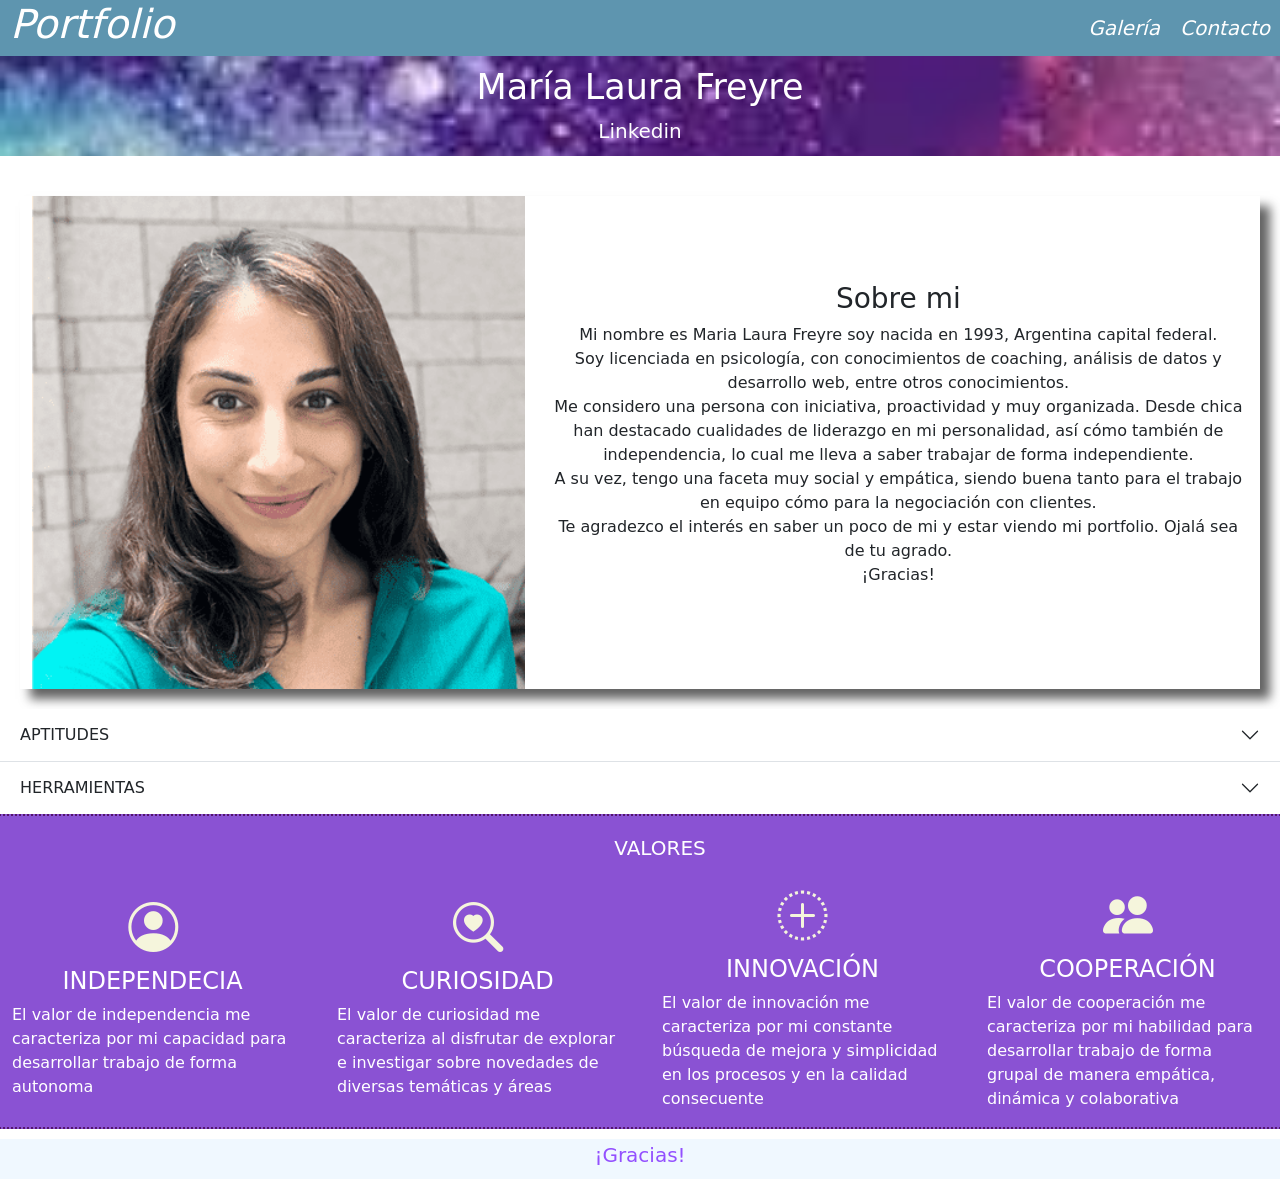
==== index.html @ e9bcf7e2 "primera versión" ====
<!DOCTYPE html>
<html lang="en">
<head>
    <meta charset="UTF-8">
    <meta http-equiv="X-UA-Compatible" content="IE=edge">
    <meta name="viewport" content="width=device-width, initial-scale=1.0">
    <title>Portfolio | Maria Laura Freyre</title>
    <link rel="icon" href="./img/favicon.png">
    <link rel="stylesheet" href="https://cdn.jsdelivr.net/npm/bootstrap-icons@1.9.1/font/bootstrap-icons.css">
    <link rel="stylesheet" href="https://cdn.jsdelivr.net/npm/bootstrap@5.2.0/dist/css/bootstrap.min.css">
   <link rel="stylesheet" href="../css/styles.css">
</head>
<body>

    <header>
        <h1>Portfolio</h1>
        <nav>
            <ul>
                <li><a href="./users/galeria.html"> Galería</a></li>
                <li><a href="./users/contacto.html"> Contacto</a></li>
            </ul>
        </nav>
    </header>
    
    <section class="herosecc">
        <h2 class="herosecc_titule">María Laura Freyre</h2>
        <a class="herosecc_link" href="https://www.linkedin.com/in/mar%C3%ADalaurafreyre/" target="_blank">Linkedin</a>
    </section>

    <main>
        <section class="row sobremi">
            <img class="col-5 sobremi_img" src="./img/Fotoyo.png" alt="yo">
            <article class="col-7 cont_sobremi">
                <h3 class="sobremi_titule">Sobre mi</h3>
                <p class="sobremi_text">Mi nombre es Maria Laura Freyre soy nacida en 1993, Argentina capital federal. <br>
                Soy licenciada en psicología, con conocimientos de coaching, análisis de datos y desarrollo web, entre otros conocimientos. <br>
                Me considero una persona con iniciativa, proactividad y muy organizada. Desde chica han destacado cualidades de liderazgo en mi personalidad, así cómo también de independencia, lo cual me lleva a saber trabajar de forma independiente. <br>
                A su vez, tengo una faceta muy social y empática, siendo buena tanto para el trabajo en equipo cómo para la negociación con clientes. <br>
                Te agradezco el interés en saber un poco de mi y estar viendo mi portfolio.
                Ojalá sea de tu agrado. <br>
                ¡Gracias! 
                </p>
            </article>
        </section>

        <div class="accordion accordion-flush" id="accordionFlushExample">
            <div class="accordion-item">
              <h2 class="accordion-header" id="flush-headingOne">
                <button class="accordion-button collapsed" type="button" data-bs-toggle="collapse" data-bs-target="#flush-collapseOne" aria-expanded="false" aria-controls="flush-collapseOne">
                  APTITUDES
                </button>
              </h2>
              <div id="flush-collapseOne" class="accordion-collapse collapse" aria-labelledby="flush-headingOne" data-bs-parent="#accordionFlushExample">
                <div class="accordion-body">
                  <ul>
                    <li>Gestión de proyectos</li>
                    <li>Capacidad de análisis</li>
                    <li>Organización y sistematización</li>
                    <li>Innovación</li>
                    <li>Creatividad</li>
                    <li>Liderazgo</li>
                  </ul>
                </div>
              </div>
            </div>

            <div class="accordion-item">
              <h2 class="accordion-header" id="flush-headingTwo">
                <button class="accordion-button collapsed" type="button" data-bs-toggle="collapse" data-bs-target="#flush-collapseTwo" aria-expanded="false" aria-controls="flush-collapseTwo">
                  HERRAMIENTAS
                </button>
              </h2>
              <div id="flush-collapseTwo" class="accordion-collapse collapse" aria-labelledby="flush-headingTwo" data-bs-parent="#accordionFlushExample">
                <div class="accordion-body">
                  <ul>
                    <li>Htlm, Css, Scss, Git, Github, Boostrap, React, Javascript, Visualstudio</li>
                    <li>Sql, Oracle, Mysql, Python, Tableau, Powerbi</li>
                    <li>Paquete office avanzado</li>
                    <li>Genially, Wordwall</li>
                    <li>Trello, Jira </li>
                    <li>Figma, Canva </li>
                  </ul>
                </div>
              </div>
            </div>
        </div>

        <section class="row valor">
            <h3 class="col-12 valor_titule">VALORES</h3>
            
            <article class="col-3 valor_tipo">
              <i class="bi bi-person-circle valor_tipo_icon"></i>
                <h4 class="valor_tipo_titule">INDEPENDECIA</h4>
                <P class="valor_tipo_text">El valor de independencia me caracteriza por mi capacidad para desarrollar trabajo de forma autonoma</P>
            </article>
        
            <article class="col-3 valor_tipo">
              <i class="bi bi-search-heart valor_tipo_icon"></i>
                <h4 class="valor_tipo_titule">CURIOSIDAD</h4>
                <P class="valor_tipo_text">El valor de curiosidad me caracteriza al disfrutar de explorar e investigar sobre novedades de diversas temáticas y áreas</P>
            </article>

            <article class="col-3 valor_tipo">
              <i class="bi bi-plus-circle-dotted valor_tipo_icon"></i>
                <h4 class="valor_tipo_titule">INNOVACIÓN</h4>
                <P class="valor_tipo_text">El valor de innovación me caracteriza por mi constante búsqueda de mejora y simplicidad en los procesos y en la calidad consecuente</P>
            </article>

            <article class="col-3 valor_tipo">
              <i class="bi bi-people-fill valor_tipo_icon"></i>
                <h4 class="valor_tipo_titule">COOPERACIÓN</h4>
                <P class="valor_tipo_text">El valor de cooperación me caracteriza por mi habilidad para desarrollar trabajo de forma grupal de manera empática, dinámica y colaborativa</P>
            </article>
        
        </section>

    </main>

    <footer>
        <h5>¡Gracias!</h5>
    </footer>

    <script src="https://cdn.jsdelivr.net/npm/bootstrap@5.1.3/dist/js/bootstrap.bundle.min.js" integrity="sha384-ka7Sk0Gln4gmtz2MlQnikT1wXgYsOg+OMhuP+IlRH9sENBO0LRn5q+8nbTov4+1p" crossorigin="anonymous"></script>
</body>
</html>
---- css/styles.css ----
* {
  margin: 0;
  padding: 0;
  box-sizing: border-box;
}

/*----------HEADER---------*/
header {
  display: grid;
  grid-template-columns: repeat(2, 1fr);
  color: white;
  background-color: rgba(63, 129, 160, 0.836);
  font-style: italic;
}
header h1 {
  text-align: left;
  margin-left: 10px;
}
header nav {
  display: flex;
  justify-content: flex-end;
}
header nav ul {
  display: flex;
  align-items: center;
  column-gap: 20px;
  margin: 10px;
}
header nav ul li {
  list-style-type: none;
  font-size: 20px;
}
header nav ul li a {
  text-decoration: none;
  color: white;
}

/*----------HEROSECCION---------*/
.herosecc {
  height: 100px;
  background-image: url(../img/fondo.jpg);
  background-repeat: no-repeat;
  background-size: cover;
  display: flex;
  flex-direction: column;
  justify-content: center;
  justify-items: center;
  color: white;
}
.herosecc_titule {
  text-align: center;
  font-size: 35px;
}
.herosecc_link {
  text-align: center;
  color: white;
  text-decoration: none;
  font-size: 20px;
}
.herosecc_link:hover {
  font-size: 30px;
  color: rgb(144, 201, 250);
}

/*----------HOME---------*/
.sobremi {
  margin: 20px;
  margin-top: 40px;
  box-shadow: 10px 10px 10px rgba(0, 0, 0, 0.616);
}
.sobremi_img {
  object-fit: cover;
}
.sobremi_titule {
  text-align: center;
}
.sobremi_text {
  text-align: center;
}

@media (min-width: 724px) {
  .cont_sobremi {
    display: flex;
    flex-direction: column;
    justify-content: center;
    justify-items: center;
  }
}
@media (max-width: 723px) {
  .sobremi {
    display: flex;
    flex-direction: column;
    justify-content: center;
    align-items: center;
  }
}
.valor {
  background-color: rgb(138, 82, 211);
  border: dotted 2px rgb(84, 21, 109);
  color: white;
  margin-bottom: 10px;
}
.valor_titule {
  text-align: center;
  margin: 20px;
  font-size: 20px;
}
.valor_titule:hover {
  text-decoration: underline;
  transform: scale(2);
}
.valor_tipo {
  display: flex;
  flex-direction: column;
  justify-content: center;
  align-items: center;
}
.valor_tipo_titule {
  text-align: center;
}
.valor_tipo_titule:hover {
  text-decoration: underline;
}
.valor_tipo_icon {
  font-size: 50px;
  color: beige;
}
.valor_tipo_text {
  margin-left: 10px;
  margin-right: 10px;
}

@media (max-width: 723px) {
  .valor {
    display: flex;
    flex-direction: column;
    justify-content: center;
    align-items: center;
    gap: 55px;
  }
}
/*----------GALERIA---------*/
.atajo {
  text-align: center;
  margin-top: 20px;
  color: blue;
}
.atajo li {
  list-style-type: none;
}
.atajo li a {
  text-decoration: none;
}

.cont {
  margin: 50px;
  padding: 30px;
  box-shadow: 10px 10px 10px black;
  text-align: center;
  gap: 70px;
}
.cont_cont {
  gap: 20px;
}
.cont_cont_titule {
  margin-bottom: 30px;
  color: violet;
}
.cont_cont_titule:hover {
  text-decoration: underline;
}
.cont_cont_titule_titule {
  margin: 30px;
  color: violet;
}
.cont_cont_titule_titule:hover {
  text-decoration: underline;
}
.cont_cont_img {
  height: 200px;
  width: 200px;
  object-fit: fill;
}
.cont_cont_img:hover {
  transform: scale(1.3);
}

/*----------CONTACTO---------*/
.icono {
  font-size: 35px;
  text-align: center;
  margin-top: 10px;
}
.icono:hover {
  transform: scale(1.5);
}

.form {
  margin: 60px;
}

@media (max-width: 723px) {
  .form {
    display: flex;
    flex-direction: column;
    justify-content: center;
    align-items: center;
  }
}
/*----------FOOTER---------*/
footer {
  display: flex;
  justify-content: center;
  align-items: center;
  height: 40px;
  background-color: aliceblue;
  color: rgb(147, 80, 255);
}

/*# sourceMappingURL=styles.css.map */
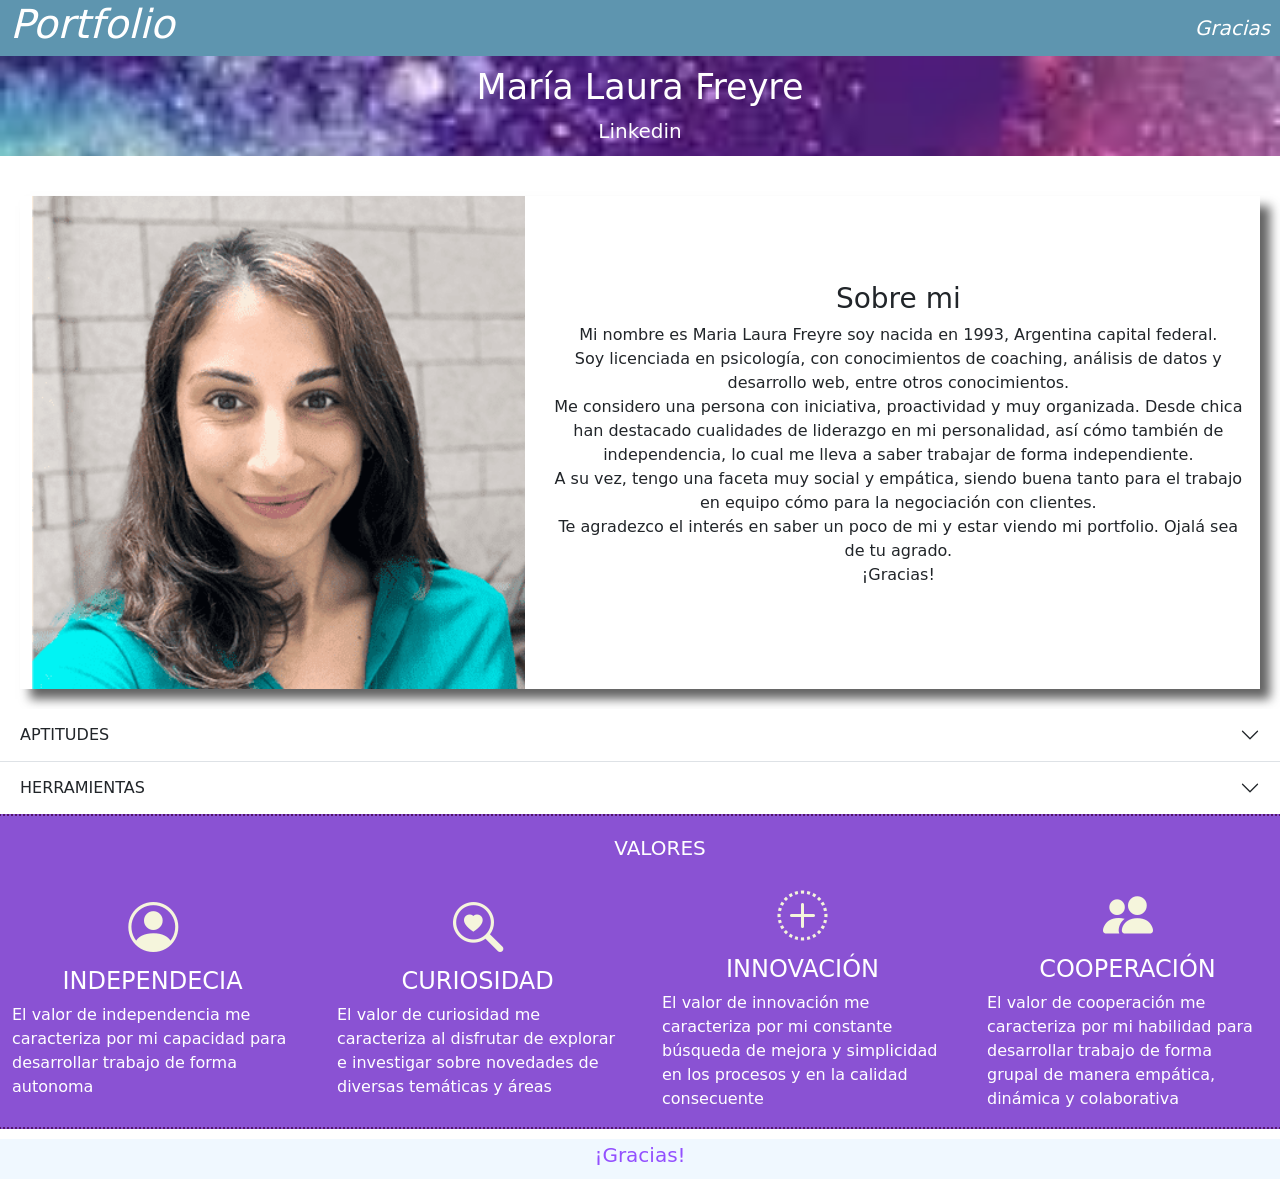
==== commit 0d14f859: "solo index" ====
--- a/index.html
+++ b/index.html
@@ -16,8 +16,7 @@
         <h1>Portfolio</h1>
         <nav>
             <ul>
-                <li><a href="./users/galeria.html"> Galería</a></li>
-                <li><a href="./users/contacto.html"> Contacto</a></li>
+                <li>Gracias</li>
             </ul>
         </nav>
     </header>
--- a/css/styles.css
+++ b/css/styles.css
@@ -60,6 +60,7 @@
 .herosecc_link:hover {
   font-size: 30px;
   color: rgb(144, 201, 250);
+  transition-duration: 3s;
 }
 
 /*----------HOME---------*/
@@ -108,6 +109,7 @@
 .valor_titule:hover {
   text-decoration: underline;
   transform: scale(2);
+  transition-duration: 2s;
 }
 .valor_tipo {
   display: flex;
@@ -120,6 +122,7 @@
 }
 .valor_tipo_titule:hover {
   text-decoration: underline;
+  transition-duration: 2s;
 }
 .valor_tipo_icon {
   font-size: 50px;
@@ -168,6 +171,7 @@
 }
 .cont_cont_titule:hover {
   text-decoration: underline;
+  transition-duration: 2s;
 }
 .cont_cont_titule_titule {
   margin: 30px;
@@ -175,6 +179,7 @@
 }
 .cont_cont_titule_titule:hover {
   text-decoration: underline;
+  transition-duration: 2s;
 }
 .cont_cont_img {
   height: 200px;
@@ -183,6 +188,7 @@
 }
 .cont_cont_img:hover {
   transform: scale(1.3);
+  transition-duration: 2s;
 }
 
 /*----------CONTACTO---------*/
@@ -193,6 +199,7 @@
 }
 .icono:hover {
   transform: scale(1.5);
+  transition-duration: 2s;
 }
 
 .form {
